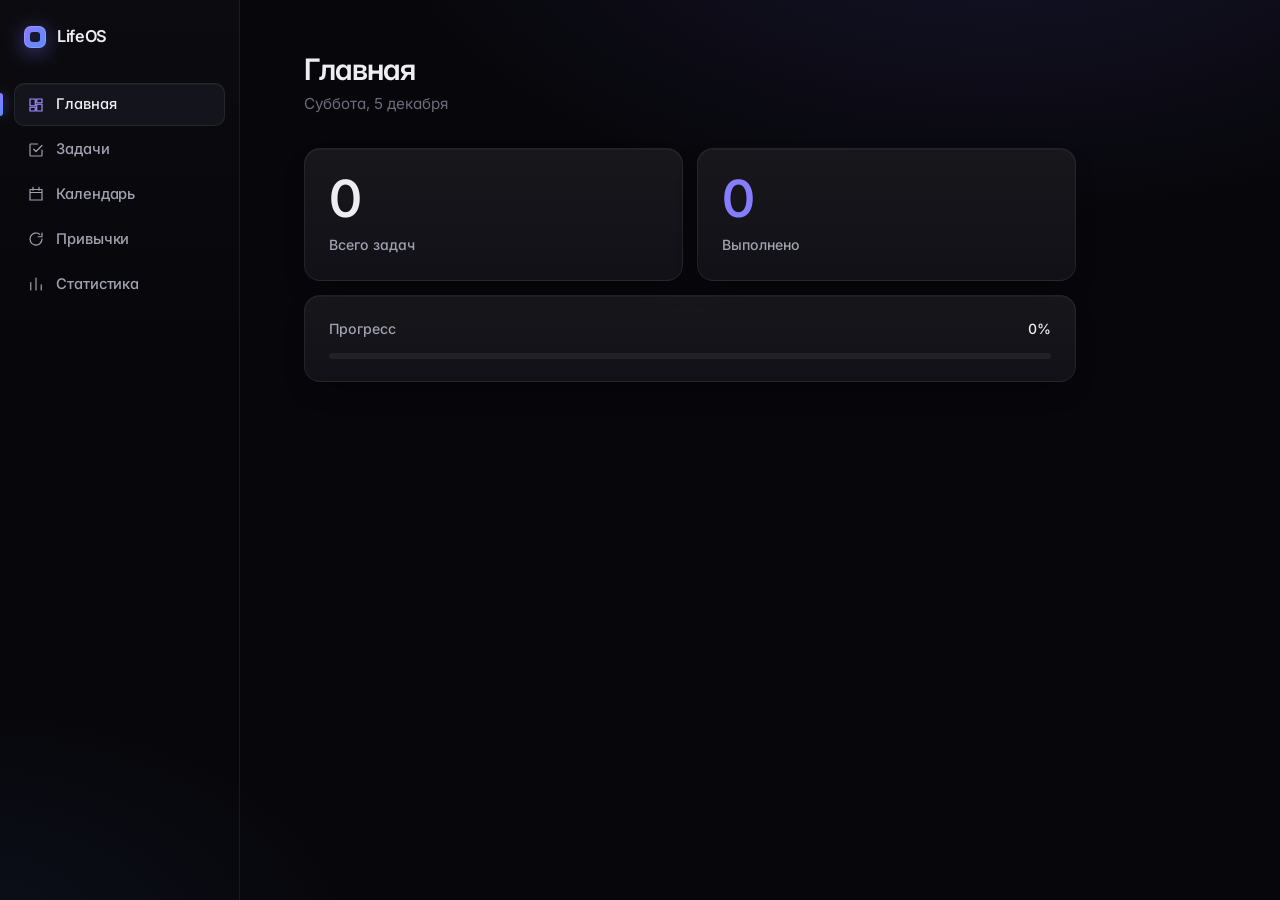
==== index.html @ 90ae4d22 "Add files via upload" ====
<!DOCTYPE html>
<html lang="ru">
<head>
  <meta charset="UTF-8">
  <meta name="viewport" content="width=device-width, initial-scale=1, viewport-fit=cover">
  <title>LifeOS</title>
  <link rel="preconnect" href="https://fonts.googleapis.com">
  <link rel="preconnect" href="https://fonts.gstatic.com" crossorigin>
  <link href="https://fonts.googleapis.com/css2?family=Inter:wght@400;500;600&display=swap" rel="stylesheet">
  <link rel="stylesheet" href="style.css">
</head>
<body>
  <div class="app">

    <!-- Боковое меню (на телефоне превращается в нижнюю панель) -->
    <nav class="sidebar" aria-label="Разделы">
      <div class="brand"><span class="brand-mark"></span><span class="brand-name">LifeOS</span></div>
      <ul class="nav">
        <li><button class="nav-btn active" data-page="dashboard"><svg viewBox="0 0 24 24"><path d="M4 13h7V4H4zM13 20h7v-9h-7zM13 4v5h7V4zM4 20h7v-5H4z"/></svg><span>Главная</span></button></li>
        <li><button class="nav-btn" data-page="tasks"><svg viewBox="0 0 24 24"><path d="M9 11l3 3 8-8M20 12v7a1 1 0 0 1-1 1H5a1 1 0 0 1-1-1V5a1 1 0 0 1 1-1h9"/></svg><span>Задачи</span></button></li>
        <li><button class="nav-btn" data-page="calendar"><svg viewBox="0 0 24 24"><path d="M4 6h16v14H4zM4 10h16M8 3v4M16 3v4"/></svg><span>Календарь</span></button></li>
        <li><button class="nav-btn" data-page="habits"><svg viewBox="0 0 24 24"><path d="M20 12a8 8 0 1 1-3-6.2M20 4v5h-5"/></svg><span>Привычки</span></button></li>
        <li><button class="nav-btn" data-page="stats"><svg viewBox="0 0 24 24"><path d="M5 20V10M12 20V4M19 20v-7"/></svg><span>Статистика</span></button></li>
      </ul>
    </nav>

    <main class="content">

      <section class="page active" id="page-dashboard">
        <header class="page-head">
          <h1>Главная</h1>
          <p id="today-date"></p>
        </header>
        <div class="metrics">
          <div class="metric"><span class="metric-value" id="m-total">0</span><span class="metric-label">Всего задач</span></div>
          <div class="metric metric-done"><span class="metric-value" id="m-done">0</span><span class="metric-label">Выполнено</span></div>
        </div>
        <div class="panel">
          <div class="progress-head"><span>Прогресс</span><span id="m-percent">0%</span></div>
          <div class="progress"><div class="progress-bar" id="m-bar"></div></div>
        </div>
      </section>

      <section class="page" id="page-tasks">
        <header class="page-head"><h1>Задачи</h1></header>
        <form class="add-form" id="task-form" autocomplete="off">
          <input type="text" id="task-input" placeholder="Новая задача" maxlength="120" aria-label="Название задачи">
          <button type="submit">Добавить</button>
        </form>
        <ul class="task-list" id="task-list"></ul>
        <p class="empty" id="task-empty">Задач пока нет. Добавьте первую выше.</p>
      </section>

      <section class="page" id="page-calendar">
        <header class="page-head"><h1>Календарь</h1></header>
        <div class="cal-card">
          <div class="cal-bar">
            <h2 class="cal-title" id="cal-title"></h2>
            <div class="cal-nav">
              <button class="cal-btn" id="cal-today" type="button">Сегодня</button>
              <button class="cal-btn cal-arrow" id="cal-prev" type="button" aria-label="Предыдущий месяц">‹</button>
              <button class="cal-btn cal-arrow" id="cal-next" type="button" aria-label="Следующий месяц">›</button>
            </div>
          </div>
          <div class="cal-weekdays"><span>Пн</span><span>Вт</span><span>Ср</span><span>Чт</span><span>Пт</span><span>Сб</span><span>Вс</span></div>
          <div class="cal-grid" id="cal-grid"></div>
        </div>
        <div class="panel day-panel">
          <div class="day-head"><h3 id="day-title"></h3><span class="day-badge" id="day-badge" hidden>Сегодня</span></div>
          <form class="add-form" id="event-form" autocomplete="off">
            <input type="text" id="event-input" placeholder="Событие на этот день" maxlength="120" aria-label="Название события">
            <button type="submit">Добавить</button>
          </form>
          <ul class="event-list" id="event-list"></ul>
          <p class="empty" id="event-empty">На этот день ничего не запланировано.</p>
        </div>
      </section>

      <section class="page" id="page-habits">
        <header class="page-head"><h1>Привычки</h1></header>
        <form class="add-form" id="habit-form" autocomplete="off">
          <input type="text" id="habit-input" placeholder="Новая привычка, например: читать 20 минут" maxlength="60" aria-label="Название привычки">
          <button type="submit">Добавить</button>
        </form>
        <ul class="habit-list" id="habit-list"></ul>
        <p class="empty" id="habit-empty">Привычек пока нет. Добавьте первую выше.</p>
      </section>

      <section class="page" id="page-stats">
        <header class="page-head"><h1>Статистика</h1></header>
        <div class="stats-metrics">
          <div class="metric metric-done"><span class="metric-value" id="s-done">0</span><span class="metric-label" id="s-done-label">Задач выполнено</span></div>
          <div class="metric"><span class="metric-value" id="s-percent">0%</span><span class="metric-label">Процент выполнения</span><div class="progress"><div class="progress-bar" id="s-bar"></div></div></div>
          <div class="metric"><span class="metric-value" id="s-streak">0</span><span class="metric-label" id="s-streak-label">Лучшая серия</span></div>
        </div>
        <div class="panel chart-panel">
          <div class="chart-head"><h3>Привычки за 7 дней</h3><span id="week-summary"></span></div>
          <div class="week-chart" id="week-chart"></div>
          <p class="empty" id="week-empty">Добавьте привычки, и здесь появится график.</p>
        </div>
        <div class="panel chart-panel">
          <div class="chart-head"><h3>Лучшие серии</h3></div>
          <ul class="streak-list" id="streak-list"></ul>
          <p class="empty" id="streak-empty">Добавьте привычки, и здесь появится рейтинг серий.</p>
        </div>
      </section>

    </main>
  </div>
  <script src="script.js"></script>
</body>
</html>
---- style.css ----
/* ---------- Токены ---------- */
:root {
  --bg: #07070b;
  --surface: #0e0e14;
  --surface-2: #14141c;
  --border: rgba(255, 255, 255, .07);
  --border-hi: rgba(255, 255, 255, .14);
  --text: #ededf2;
  --text-2: #a1a1b0;
  --muted: #6b6b7c;
  --accent: #7c6cff;
  --accent-hi: #9d90ff;
  --accent-blue: #5b8cff;
  --accent-soft: rgba(124, 108, 255, .14);
  --danger: #ff6b81;
  --grad: linear-gradient(135deg, #8b7bff 0%, #5b8cff 100%);
  --radius: 16px;
  --radius-sm: 10px;
  --sidebar-w: 240px;
  --ease: cubic-bezier(.22, .8, .24, 1);
  --font: "Inter", -apple-system, "Segoe UI", system-ui, sans-serif;
}

* { box-sizing: border-box; margin: 0; padding: 0; }
html, body { height: 100%; }

body {
  background:
    radial-gradient(1000px 520px at 78% -12%, rgba(124, 108, 255, .13), transparent 62%),
    radial-gradient(700px 400px at -5% 105%, rgba(91, 140, 255, .07), transparent 60%),
    var(--bg);
  background-attachment: fixed;
  color: var(--text);
  font-family: var(--font);
  font-size: 15px;
  line-height: 1.55;
  font-feature-settings: "cv11", "ss01", "calt";
  -webkit-font-smoothing: antialiased;
  text-rendering: optimizeLegibility;
}

button, input { font: inherit; color: inherit; }
button { cursor: pointer; }
::selection { background: rgba(124, 108, 255, .35); }
:focus-visible { outline: 2px solid var(--accent-hi); outline-offset: 2px; }

/* ---------- Каркас ---------- */
.app { display: grid; grid-template-columns: var(--sidebar-w) 1fr; min-height: 100%; }

.sidebar {
  position: sticky; top: 0; height: 100vh;
  display: flex; flex-direction: column; gap: 32px;
  padding: 22px 14px;
  border-right: 1px solid var(--border);
  background: linear-gradient(180deg, rgba(255, 255, 255, .02), transparent 40%);
}

.brand { display: flex; align-items: center; gap: 11px; padding: 2px 10px; }
.brand-mark {
  position: relative; width: 22px; height: 22px; border-radius: 7px;
  background: var(--grad);
  box-shadow: 0 0 0 1px rgba(255, 255, 255, .18) inset, 0 4px 20px rgba(124, 108, 255, .5);
}
.brand-mark::after {
  content: ""; position: absolute; inset: 6px; border-radius: 3px;
  background: var(--bg); opacity: .85;
}
.brand-name { font-weight: 600; font-size: 1.02rem; letter-spacing: -.02em; }

.nav { list-style: none; display: flex; flex-direction: column; gap: 2px; }

.nav-btn {
  position: relative; width: 100%;
  display: flex; align-items: center; gap: 11px;
  padding: 9px 12px; border: 1px solid transparent; border-radius: var(--radius-sm);
  background: transparent; color: var(--text-2);
  font-size: .92rem; font-weight: 500; letter-spacing: -.005em; text-align: left;
  transition: background .25s var(--ease), color .25s var(--ease), border-color .25s var(--ease);
}
.nav-btn svg {
  width: 18px; height: 18px; flex: none;
  fill: none; stroke: currentColor; stroke-width: 1.6; stroke-linecap: round; stroke-linejoin: round;
  transition: color .25s var(--ease), transform .25s var(--ease);
}
.nav-btn:hover { background: rgba(255, 255, 255, .045); color: var(--text); }
.nav-btn:hover svg { transform: translateX(1px); }
.nav-btn.active {
  background: var(--surface-2); color: var(--text);
  border-color: var(--border);
  box-shadow: 0 1px 0 rgba(255, 255, 255, .04) inset;
}
.nav-btn.active svg { color: var(--accent-hi); }
.nav-btn.active::before {
  content: ""; position: absolute; left: -15px; top: 9px; bottom: 9px; width: 3px;
  border-radius: 0 3px 3px 0; background: var(--grad);
  box-shadow: 0 0 12px rgba(124, 108, 255, .8);
}

.content { padding: 52px clamp(22px, 5vw, 64px) 64px; max-width: 900px; width: 100%; }

/* ---------- Страницы и анимация переключения ---------- */
.page { display: none; }
.page.active { display: block; animation: page-in .45s var(--ease) both; }
.page.leaving { display: block; animation: page-out .16s ease-in both; }

@keyframes page-in {
  from { opacity: 0; transform: translateY(12px) scale(.995); filter: blur(5px); }
  to   { opacity: 1; transform: none; filter: blur(0); }
}
@keyframes page-out { to { opacity: 0; transform: translateY(-6px); } }

.page-head { margin-bottom: 32px; }
.page-head h1 { font-size: 1.85rem; font-weight: 600; letter-spacing: -.035em; line-height: 1.15; }
.page-head p { color: var(--muted); margin-top: 6px; font-size: .95rem; }

/* ---------- Карточки ---------- */
.metric, .panel, .task, .habit, .cal-card, .event, .chart-panel {
  background: linear-gradient(180deg, rgba(255, 255, 255, .035), rgba(255, 255, 255, .012)), var(--surface);
  border: 1px solid var(--border);
  box-shadow: 0 1px 0 rgba(255, 255, 255, .04) inset, 0 12px 32px -18px rgba(0, 0, 0, .8);
  transition: border-color .3s var(--ease), transform .3s var(--ease), box-shadow .3s var(--ease);
}

/* ---------- Дашборд ---------- */
.metrics { display: grid; grid-template-columns: repeat(2, 1fr); gap: 14px; margin-bottom: 14px; }

.metric {
  position: relative; overflow: hidden;
  display: flex; flex-direction: column; gap: 10px;
  padding: 24px; border-radius: var(--radius);
}
.metric::after {
  content: ""; position: absolute; right: -40px; top: -60px; width: 160px; height: 160px;
  background: radial-gradient(circle, rgba(124, 108, 255, .16), transparent 70%);
  opacity: 0; transition: opacity .4s var(--ease); pointer-events: none;
}
.metric:hover { border-color: var(--border-hi); transform: translateY(-2px); }
.metric:hover::after { opacity: 1; }

.metric-value {
  font-size: 3.2rem; line-height: 1; font-weight: 600;
  letter-spacing: -.045em; font-variant-numeric: tabular-nums;
}
.metric-done .metric-value {
  background: var(--grad); -webkit-background-clip: text; background-clip: text;
  -webkit-text-fill-color: transparent; color: transparent;
}
.metric-label { color: var(--text-2); font-size: .88rem; font-weight: 500; }

.panel { padding: 22px 24px; border-radius: var(--radius); }
.panel:hover { border-color: var(--border-hi); }
.progress-head {
  display: flex; justify-content: space-between; align-items: baseline;
  color: var(--text-2); font-size: .88rem; font-weight: 500; margin-bottom: 14px;
}
.progress-head span:last-child { color: var(--text); font-variant-numeric: tabular-nums; }
.progress { height: 6px; border-radius: 99px; background: rgba(255, 255, 255, .06); overflow: hidden; }
.progress-bar {
  height: 100%; width: 0; border-radius: inherit;
  background: var(--grad);
  box-shadow: 0 0 16px rgba(124, 108, 255, .7);
  transition: width .7s var(--ease);
}

/* ---------- Задачи ---------- */
.add-form { display: flex; gap: 10px; margin-bottom: 22px; }

.add-form input {
  flex: 1; min-width: 0; padding: 13px 16px;
  background: var(--surface); border: 1px solid var(--border); border-radius: 12px;
  transition: border-color .25s var(--ease), box-shadow .25s var(--ease), background .25s var(--ease);
}
.add-form input::placeholder { color: var(--muted); }
.add-form input:hover { border-color: var(--border-hi); }
.add-form input:focus {
  outline: none; border-color: var(--accent);
  background: var(--surface-2);
  box-shadow: 0 0 0 4px var(--accent-soft);
}

.add-form button {
  padding: 0 22px; border: 0; border-radius: 12px;
  background: var(--grad); color: #fff; font-weight: 600; font-size: .92rem; letter-spacing: -.005em;
  box-shadow: 0 1px 0 rgba(255, 255, 255, .3) inset, 0 8px 24px -8px rgba(124, 108, 255, .7);
  transition: transform .2s var(--ease), box-shadow .25s var(--ease), filter .25s var(--ease);
}
.add-form button:hover {
  filter: brightness(1.1); transform: translateY(-1px);
  box-shadow: 0 1px 0 rgba(255, 255, 255, .3) inset, 0 12px 28px -8px rgba(124, 108, 255, .85);
}
.add-form button:active { transform: scale(.97); }

.task-list { list-style: none; display: flex; flex-direction: column; gap: 8px; }

.task {
  display: flex; align-items: center; gap: 14px;
  padding: 13px 14px 13px 16px; border-radius: 14px;
  animation: task-in .3s var(--ease) both;
}
.task:hover { border-color: var(--border-hi); transform: translateY(-1px); }
@keyframes task-in { from { opacity: 0; transform: translateY(8px); } }

.check {
  flex: none; width: 22px; height: 22px; border-radius: 50%;
  border: 1.5px solid var(--muted); background: transparent;
  display: grid; place-items: center;
  transition: background .25s var(--ease), border-color .25s var(--ease), transform .2s var(--ease), box-shadow .25s var(--ease);
}
.check:hover { border-color: var(--accent-hi); box-shadow: 0 0 0 4px var(--accent-soft); }
.check:active { transform: scale(.88); }
.check svg {
  width: 13px; height: 13px; fill: none; stroke: #fff; stroke-width: 3;
  stroke-linecap: round; stroke-linejoin: round;
  stroke-dasharray: 24; stroke-dashoffset: 24; transition: stroke-dashoffset .3s var(--ease);
}
.task.done .check { background: var(--grad); border-color: transparent; }
.task.done .check svg { stroke-dashoffset: 0; }

.task-text { flex: 1; min-width: 0; overflow-wrap: anywhere; letter-spacing: -.01em; transition: color .25s var(--ease); }
.task.done .task-text { color: var(--muted); text-decoration: line-through; text-decoration-color: rgba(255, 255, 255, .2); }

.del {
  flex: none; width: 32px; height: 32px; border: 0; border-radius: 9px;
  background: transparent; color: var(--muted); font-size: 1.25rem; line-height: 1;
  opacity: 0; transition: opacity .2s var(--ease), background .2s var(--ease), color .2s var(--ease);
}
.task:hover .del, .habit:hover .del, .event:hover .del, .del:focus-visible { opacity: 1; }
.del:hover { background: rgba(255, 107, 129, .12); color: var(--danger); }

.empty { color: var(--muted); padding: 14px 2px; }

/* ---------- Привычки ---------- */
.habit-list { list-style: none; display: grid; grid-template-columns: repeat(auto-fill, minmax(260px, 1fr)); gap: 14px; }

.habit {
  display: flex; flex-direction: column; gap: 18px;
  padding: 20px; border-radius: var(--radius);
  animation: task-in .3s var(--ease) both;
}
.habit:hover { border-color: var(--border-hi); transform: translateY(-2px); }

.habit-head { display: flex; align-items: flex-start; justify-content: space-between; gap: 8px; }
.habit-name { font-weight: 500; letter-spacing: -.01em; overflow-wrap: anywhere; padding-top: 4px; }
.habit-head .del { margin: -4px -6px 0 0; }

.habit-streak { display: flex; align-items: baseline; gap: 8px; }
.habit-streak-num {
  font-size: 2.6rem; line-height: 1; font-weight: 600; letter-spacing: -.045em;
  font-variant-numeric: tabular-nums; color: var(--muted);
}
.habit-streak.active .habit-streak-num {
  background: var(--grad); -webkit-background-clip: text; background-clip: text;
  -webkit-text-fill-color: transparent; color: transparent;
}
.habit-streak-label { color: var(--text-2); font-size: .88rem; }

.habit-week { display: grid; grid-template-columns: repeat(7, 1fr); gap: 4px; }
.habit-day { display: flex; flex-direction: column; align-items: center; gap: 6px; }
.habit-dot {
  width: 100%; max-width: 28px; aspect-ratio: 1; border-radius: 8px;
  background: rgba(255, 255, 255, .05); border: 1px solid var(--border);
  transition: background .3s var(--ease), box-shadow .3s var(--ease), border-color .3s var(--ease);
}
.habit-dot.on { background: var(--grad); border-color: transparent; box-shadow: 0 0 14px -2px rgba(124, 108, 255, .65); }
.habit-day.today .habit-dot:not(.on) { border-color: var(--accent); }
.habit-dow { color: var(--muted); font-size: .68rem; }
.habit-day.today .habit-dow { color: var(--text); }

.habit-btn {
  width: 100%; padding: 11px; border-radius: 12px; font-size: .9rem; font-weight: 600;
  border: 1px solid var(--border-hi); background: rgba(255, 255, 255, .04); color: var(--text);
  transition: background .25s var(--ease), border-color .25s var(--ease), transform .2s var(--ease), box-shadow .25s var(--ease);
}
.habit-btn:hover { background: rgba(255, 255, 255, .08); border-color: var(--accent); }
.habit-btn:active { transform: scale(.98); }
.habit.done .habit-btn {
  background: var(--accent-soft); border-color: rgba(124, 108, 255, .45); color: var(--accent-hi);
}

/* ---------- Календарь ---------- */
.cal-card { padding: 20px; border-radius: var(--radius); margin-bottom: 14px; }

.cal-bar { display: flex; align-items: center; justify-content: space-between; gap: 12px; margin-bottom: 18px; }
.cal-title { font-size: 1.2rem; font-weight: 600; letter-spacing: -.03em; }
.cal-nav { display: flex; gap: 6px; }
.cal-btn {
  padding: 7px 13px; border-radius: 10px; font-size: .86rem; font-weight: 500;
  border: 1px solid var(--border-hi); background: rgba(255, 255, 255, .04); color: var(--text-2);
  transition: background .25s var(--ease), border-color .25s var(--ease), color .25s var(--ease), transform .2s var(--ease);
}
.cal-btn:hover { background: rgba(255, 255, 255, .08); border-color: var(--accent); color: var(--text); }
.cal-btn:active { transform: scale(.96); }
.cal-arrow { width: 34px; padding: 0; font-size: 1.15rem; line-height: 1; }

.cal-weekdays, .cal-grid { display: grid; grid-template-columns: repeat(7, 1fr); gap: 4px; }
.cal-weekdays { margin-bottom: 6px; }
.cal-weekdays span { text-align: center; color: var(--muted); font-size: .76rem; font-weight: 500; padding: 4px 0; }

.cal-grid.swap { animation: cal-swap .38s var(--ease) both; }
@keyframes cal-swap { from { opacity: 0; transform: translateX(calc(var(--dir, 0) * 18px)); } }

.cal-day {
  display: flex; flex-direction: column; align-items: center; gap: 8px;
  min-height: 84px; padding: 10px 4px 8px; border-radius: 12px;
  border: 1px solid transparent; background: transparent; color: var(--text); font-weight: 500;
  transition: background .25s var(--ease), border-color .25s var(--ease), transform .2s var(--ease);
}
.cal-day:hover { background: rgba(255, 255, 255, .05); border-color: var(--border); }
.cal-day:active { transform: scale(.97); }
.cal-day.other { color: var(--muted); opacity: .5; }
.cal-day.selected { background: var(--accent-soft); border-color: rgba(124, 108, 255, .45); opacity: 1; }

.cal-num {
  display: grid; place-items: center; width: 28px; height: 28px; border-radius: 50%;
  font-size: .9rem; font-variant-numeric: tabular-nums;
}
.cal-day.today .cal-num { background: var(--grad); color: #fff; box-shadow: 0 6px 16px -4px rgba(124, 108, 255, .75); }

.cal-dots { display: flex; gap: 3px; height: 5px; }
.cal-dot { width: 5px; height: 5px; border-radius: 50%; background: var(--accent-hi); box-shadow: 0 0 8px rgba(124, 108, 255, .8); }

.day-panel { padding: 22px 24px; border-radius: var(--radius); }
.day-head { display: flex; align-items: center; gap: 10px; margin-bottom: 16px; }
.day-head h3 { font-size: 1.05rem; font-weight: 600; letter-spacing: -.02em; }
.day-badge { padding: 2px 9px; border-radius: 99px; background: var(--accent-soft); color: var(--accent-hi); font-size: .74rem; font-weight: 600; }

.event-list { list-style: none; display: flex; flex-direction: column; gap: 8px; }
.event { display: flex; align-items: center; gap: 12px; padding: 11px 12px 11px 16px; border-radius: 12px; animation: task-in .3s var(--ease) both; }
.event::before { content: ""; flex: none; width: 6px; height: 6px; border-radius: 50%; background: var(--grad); box-shadow: 0 0 10px rgba(124, 108, 255, .8); }
.event:hover { border-color: var(--border-hi); }
.event-text { flex: 1; min-width: 0; overflow-wrap: anywhere; letter-spacing: -.01em; }

/* ---------- Статистика ---------- */
.stats-metrics { display: grid; grid-template-columns: repeat(auto-fit, minmax(190px, 1fr)); gap: 14px; margin-bottom: 14px; }
.stats-metrics .metric-label { overflow: hidden; text-overflow: ellipsis; white-space: nowrap; }
.stats-metrics .progress { margin-top: 4px; }

.chart-panel { padding: 22px 24px; border-radius: var(--radius); margin-bottom: 14px; }
.chart-panel:hover { border-color: var(--border-hi); }
.chart-head { display: flex; align-items: baseline; justify-content: space-between; gap: 10px; margin-bottom: 20px; }
.chart-head h3 { font-size: 1.05rem; font-weight: 600; letter-spacing: -.02em; }
.chart-head span { color: var(--muted); font-size: .85rem; }

.week-chart { display: grid; grid-template-columns: repeat(7, 1fr); gap: 10px; }
.bar-col { display: flex; flex-direction: column; align-items: center; gap: 8px; }
.bar-val { color: var(--text-2); font-size: .8rem; font-variant-numeric: tabular-nums; }
.bar-track {
  display: flex; align-items: flex-end; width: 100%; max-width: 44px; height: 120px;
  border-radius: 10px; overflow: hidden;
  background: rgba(255, 255, 255, .04); border: 1px solid var(--border);
  transition: border-color .25s var(--ease);
}
.bar-col:hover .bar-track { border-color: var(--border-hi); }
.bar-col.today .bar-track { border-color: rgba(124, 108, 255, .5); }
.bar-fill {
  width: 100%; border-radius: 8px 8px 0 0; background: var(--grad);
  box-shadow: 0 0 16px rgba(124, 108, 255, .6);
  transform-origin: bottom; animation: grow-y .8s var(--ease) both;
}
.bar-label { color: var(--muted); font-size: .72rem; }
.bar-col.today .bar-label { color: var(--text); }

.streak-list { list-style: none; display: flex; flex-direction: column; gap: 18px; }
.streak-row { display: flex; flex-direction: column; gap: 9px; }
.streak-top { display: flex; justify-content: space-between; align-items: baseline; gap: 12px; }
.streak-name { font-weight: 500; letter-spacing: -.01em; overflow-wrap: anywhere; }
.streak-value { flex: none; color: var(--text-2); font-size: .88rem; font-variant-numeric: tabular-nums; }
.streak-value small { color: var(--muted); font-size: inherit; }
.streak-track { height: 6px; border-radius: 99px; background: rgba(255, 255, 255, .06); overflow: hidden; }
.streak-fill {
  height: 100%; border-radius: inherit; background: var(--grad);
  box-shadow: 0 0 14px rgba(124, 108, 255, .65);
  transform-origin: left; animation: grow-x .8s var(--ease) both;
}

@keyframes grow-y { from { transform: scaleY(0); } }
@keyframes grow-x { from { transform: scaleX(0); } }

/* ---------- Телефон: меню уходит вниз ---------- */
@media (max-width: 720px) {
  body { font-size: 14.5px; }
  .app { grid-template-columns: 1fr; }

  .sidebar {
    position: fixed; inset: auto 10px calc(10px + env(safe-area-inset-bottom, 0px)) 10px; z-index: 10;
    height: auto; flex-direction: row; padding: 6px;
    border: 1px solid var(--border-hi); border-radius: 20px;
    background: rgba(14, 14, 20, .82);
    -webkit-backdrop-filter: blur(18px) saturate(1.4); backdrop-filter: blur(18px) saturate(1.4);
    box-shadow: 0 20px 40px -10px rgba(0, 0, 0, .8);
  }
  .brand { display: none; }
  .nav { flex-direction: row; width: 100%; gap: 2px; }
  .nav li { flex: 1; }
  .nav-btn { flex-direction: column; gap: 3px; padding: 8px 2px; font-size: .66rem; text-align: center; border-radius: 14px; }
  .nav-btn.active::before { display: none; }

  .content { padding: calc(28px + env(safe-area-inset-top, 0px)) 18px 110px; }
  .page-head { margin-bottom: 24px; }
  .page-head h1 { font-size: 1.6rem; }
  .metric { padding: 20px; }
  .metric-value { font-size: 2.6rem; }
  .habit-list { grid-template-columns: 1fr; }
  .cal-card { padding: 14px 10px; }
  .cal-day { min-height: 52px; padding: 8px 0 6px; gap: 5px; }
  .cal-num { width: 26px; height: 26px; font-size: .85rem; }
  .day-panel { padding: 18px; }
  .chart-panel { padding: 18px; }
  .week-chart { gap: 6px; }
  .del { opacity: 1; } /* на touch-экранах нет hover */
}

@media (prefers-reduced-motion: reduce) {
  *, *::before, *::after { animation-duration: .01ms !important; transition-duration: .01ms !important; }
}
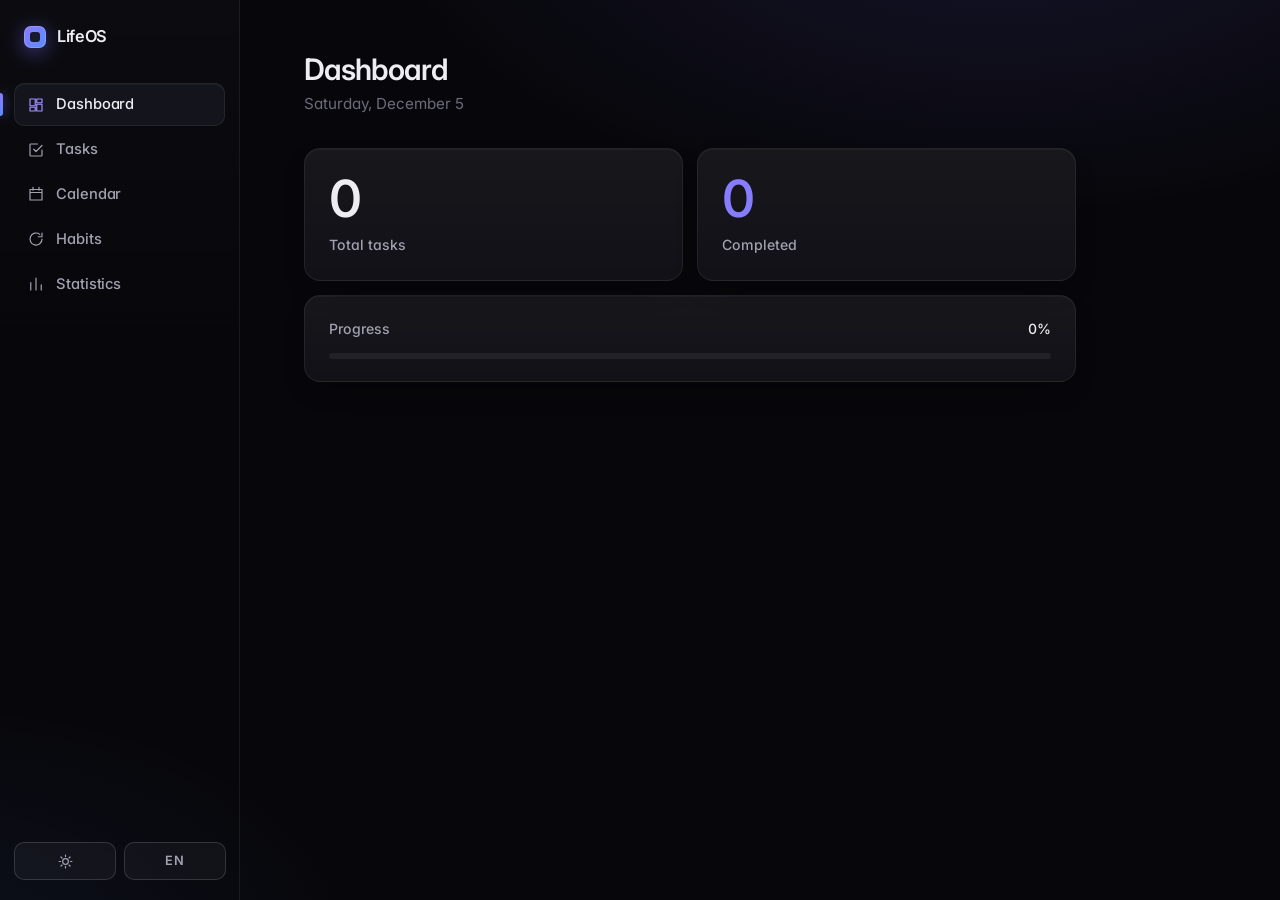
==== commit 196c001a: "Добавлены смена языка и темы" ====
--- a/index.html
+++ b/index.html
@@ -4,6 +4,13 @@
   <meta charset="UTF-8">
   <meta name="viewport" content="width=device-width, initial-scale=1, viewport-fit=cover">
   <title>LifeOS</title>
+  <!-- Применяем сохранённую тему до отрисовки страницы, чтобы не было вспышки -->
+  <script>
+    try {
+      var savedTheme = localStorage.getItem("lifeos:theme");
+      if (savedTheme === "light" || savedTheme === "dark") document.documentElement.dataset.theme = savedTheme;
+    } catch (e) {}
+  </script>
   <link rel="preconnect" href="https://fonts.googleapis.com">
   <link rel="preconnect" href="https://fonts.gstatic.com" crossorigin>
   <link href="https://fonts.googleapis.com/css2?family=Inter:wght@400;500;600&display=swap" rel="stylesheet">
@@ -13,95 +20,104 @@
   <div class="app">
 
     <!-- Боковое меню (на телефоне превращается в нижнюю панель) -->
-    <nav class="sidebar" aria-label="Разделы">
+    <nav class="sidebar" aria-label="LifeOS">
       <div class="brand"><span class="brand-mark"></span><span class="brand-name">LifeOS</span></div>
       <ul class="nav">
-        <li><button class="nav-btn active" data-page="dashboard"><svg viewBox="0 0 24 24"><path d="M4 13h7V4H4zM13 20h7v-9h-7zM13 4v5h7V4zM4 20h7v-5H4z"/></svg><span>Главная</span></button></li>
-        <li><button class="nav-btn" data-page="tasks"><svg viewBox="0 0 24 24"><path d="M9 11l3 3 8-8M20 12v7a1 1 0 0 1-1 1H5a1 1 0 0 1-1-1V5a1 1 0 0 1 1-1h9"/></svg><span>Задачи</span></button></li>
-        <li><button class="nav-btn" data-page="calendar"><svg viewBox="0 0 24 24"><path d="M4 6h16v14H4zM4 10h16M8 3v4M16 3v4"/></svg><span>Календарь</span></button></li>
-        <li><button class="nav-btn" data-page="habits"><svg viewBox="0 0 24 24"><path d="M20 12a8 8 0 1 1-3-6.2M20 4v5h-5"/></svg><span>Привычки</span></button></li>
-        <li><button class="nav-btn" data-page="stats"><svg viewBox="0 0 24 24"><path d="M5 20V10M12 20V4M19 20v-7"/></svg><span>Статистика</span></button></li>
+        <li><button class="nav-btn active" data-page="dashboard"><svg viewBox="0 0 24 24"><path d="M4 13h7V4H4zM13 20h7v-9h-7zM13 4v5h7V4zM4 20h7v-5H4z"/></svg><span data-i18n="nav.dashboard">Главная</span></button></li>
+        <li><button class="nav-btn" data-page="tasks"><svg viewBox="0 0 24 24"><path d="M9 11l3 3 8-8M20 12v7a1 1 0 0 1-1 1H5a1 1 0 0 1-1-1V5a1 1 0 0 1 1-1h9"/></svg><span data-i18n="nav.tasks">Задачи</span></button></li>
+        <li><button class="nav-btn" data-page="calendar"><svg viewBox="0 0 24 24"><path d="M4 6h16v14H4zM4 10h16M8 3v4M16 3v4"/></svg><span data-i18n="nav.calendar">Календарь</span></button></li>
+        <li><button class="nav-btn" data-page="habits"><svg viewBox="0 0 24 24"><path d="M20 12a8 8 0 1 1-3-6.2M20 4v5h-5"/></svg><span data-i18n="nav.habits">Привычки</span></button></li>
+        <li><button class="nav-btn" data-page="stats"><svg viewBox="0 0 24 24"><path d="M5 20V10M12 20V4M19 20v-7"/></svg><span data-i18n="nav.stats">Статистика</span></button></li>
       </ul>
     </nav>
+
+    <!-- Переключатели темы и языка (вне .sidebar, чтобы на телефоне закрепляться в углу экрана) -->
+    <div class="toolbar">
+      <button class="tool-btn" id="theme-toggle" type="button" data-i18n-aria="tool.theme" data-i18n-title="tool.theme">
+        <svg class="icon-sun" viewBox="0 0 24 24"><circle cx="12" cy="12" r="4"/><path d="M12 3v2M12 19v2M3 12h2M19 12h2M5.6 5.6L7 7M17 17l1.4 1.4M18.4 5.6L17 7M7 17l-1.4 1.4"/></svg>
+        <svg class="icon-moon" viewBox="0 0 24 24"><path d="M20 14.5A8 8 0 1 1 9.5 4a6.5 6.5 0 0 0 10.5 10.5z"/></svg>
+      </button>
+      <button class="tool-btn" id="lang-toggle" type="button" data-i18n-aria="tool.lang" data-i18n-title="tool.lang"><span id="lang-label">RU</span></button>
+    </div>
 
     <main class="content">
 
       <section class="page active" id="page-dashboard">
         <header class="page-head">
-          <h1>Главная</h1>
+          <h1 data-i18n="nav.dashboard">Главная</h1>
           <p id="today-date"></p>
         </header>
         <div class="metrics">
-          <div class="metric"><span class="metric-value" id="m-total">0</span><span class="metric-label">Всего задач</span></div>
-          <div class="metric metric-done"><span class="metric-value" id="m-done">0</span><span class="metric-label">Выполнено</span></div>
+          <div class="metric"><span class="metric-value" id="m-total">0</span><span class="metric-label" data-i18n="dash.total">Всего задач</span></div>
+          <div class="metric metric-done"><span class="metric-value" id="m-done">0</span><span class="metric-label" data-i18n="dash.done">Выполнено</span></div>
         </div>
         <div class="panel">
-          <div class="progress-head"><span>Прогресс</span><span id="m-percent">0%</span></div>
+          <div class="progress-head"><span data-i18n="dash.progress">Прогресс</span><span id="m-percent">0%</span></div>
           <div class="progress"><div class="progress-bar" id="m-bar"></div></div>
         </div>
       </section>
 
       <section class="page" id="page-tasks">
-        <header class="page-head"><h1>Задачи</h1></header>
+        <header class="page-head"><h1 data-i18n="nav.tasks">Задачи</h1></header>
         <form class="add-form" id="task-form" autocomplete="off">
-          <input type="text" id="task-input" placeholder="Новая задача" maxlength="120" aria-label="Название задачи">
-          <button type="submit">Добавить</button>
+          <input type="text" id="task-input" maxlength="120" placeholder="Новая задача" aria-label="Название задачи" data-i18n-placeholder="task.placeholder" data-i18n-aria="task.name">
+          <button type="submit" data-i18n="common.add">Добавить</button>
         </form>
         <ul class="task-list" id="task-list"></ul>
-        <p class="empty" id="task-empty">Задач пока нет. Добавьте первую выше.</p>
+        <p class="empty" id="task-empty" data-i18n="task.empty">Задач пока нет. Добавьте первую выше.</p>
       </section>
 
       <section class="page" id="page-calendar">
-        <header class="page-head"><h1>Календарь</h1></header>
+        <header class="page-head"><h1 data-i18n="nav.calendar">Календарь</h1></header>
         <div class="cal-card">
           <div class="cal-bar">
             <h2 class="cal-title" id="cal-title"></h2>
             <div class="cal-nav">
-              <button class="cal-btn" id="cal-today" type="button">Сегодня</button>
-              <button class="cal-btn cal-arrow" id="cal-prev" type="button" aria-label="Предыдущий месяц">‹</button>
-              <button class="cal-btn cal-arrow" id="cal-next" type="button" aria-label="Следующий месяц">›</button>
+              <button class="cal-btn" id="cal-today" type="button" data-i18n="common.today">Сегодня</button>
+              <button class="cal-btn cal-arrow" id="cal-prev" type="button" data-i18n-aria="cal.prev" aria-label="Предыдущий месяц">‹</button>
+              <button class="cal-btn cal-arrow" id="cal-next" type="button" data-i18n-aria="cal.next" aria-label="Следующий месяц">›</button>
             </div>
           </div>
-          <div class="cal-weekdays"><span>Пн</span><span>Вт</span><span>Ср</span><span>Чт</span><span>Пт</span><span>Сб</span><span>Вс</span></div>
+          <div class="cal-weekdays" id="cal-weekdays"></div>
           <div class="cal-grid" id="cal-grid"></div>
         </div>
         <div class="panel day-panel">
-          <div class="day-head"><h3 id="day-title"></h3><span class="day-badge" id="day-badge" hidden>Сегодня</span></div>
+          <div class="day-head"><h3 id="day-title"></h3><span class="day-badge" id="day-badge" data-i18n="common.today" hidden>Сегодня</span></div>
           <form class="add-form" id="event-form" autocomplete="off">
-            <input type="text" id="event-input" placeholder="Событие на этот день" maxlength="120" aria-label="Название события">
-            <button type="submit">Добавить</button>
+            <input type="text" id="event-input" maxlength="120" placeholder="Событие на этот день" aria-label="Название события" data-i18n-placeholder="cal.eventPlaceholder" data-i18n-aria="cal.eventName">
+            <button type="submit" data-i18n="common.add">Добавить</button>
           </form>
           <ul class="event-list" id="event-list"></ul>
-          <p class="empty" id="event-empty">На этот день ничего не запланировано.</p>
+          <p class="empty" id="event-empty" data-i18n="cal.empty">На этот день ничего не запланировано.</p>
         </div>
       </section>
 
       <section class="page" id="page-habits">
-        <header class="page-head"><h1>Привычки</h1></header>
+        <header class="page-head"><h1 data-i18n="nav.habits">Привычки</h1></header>
         <form class="add-form" id="habit-form" autocomplete="off">
-          <input type="text" id="habit-input" placeholder="Новая привычка, например: читать 20 минут" maxlength="60" aria-label="Название привычки">
-          <button type="submit">Добавить</button>
+          <input type="text" id="habit-input" maxlength="60" placeholder="Новая привычка, например: читать 20 минут" aria-label="Название привычки" data-i18n-placeholder="habit.placeholder" data-i18n-aria="habit.name">
+          <button type="submit" data-i18n="common.add">Добавить</button>
         </form>
         <ul class="habit-list" id="habit-list"></ul>
-        <p class="empty" id="habit-empty">Привычек пока нет. Добавьте первую выше.</p>
+        <p class="empty" id="habit-empty" data-i18n="habit.empty">Привычек пока нет. Добавьте первую выше.</p>
       </section>
 
       <section class="page" id="page-stats">
-        <header class="page-head"><h1>Статистика</h1></header>
+        <header class="page-head"><h1 data-i18n="nav.stats">Статистика</h1></header>
         <div class="stats-metrics">
-          <div class="metric metric-done"><span class="metric-value" id="s-done">0</span><span class="metric-label" id="s-done-label">Задач выполнено</span></div>
-          <div class="metric"><span class="metric-value" id="s-percent">0%</span><span class="metric-label">Процент выполнения</span><div class="progress"><div class="progress-bar" id="s-bar"></div></div></div>
-          <div class="metric"><span class="metric-value" id="s-streak">0</span><span class="metric-label" id="s-streak-label">Лучшая серия</span></div>
+          <div class="metric metric-done"><span class="metric-value" id="s-done">0</span><span class="metric-label" id="s-done-label"></span></div>
+          <div class="metric"><span class="metric-value" id="s-percent">0%</span><span class="metric-label" data-i18n="stats.percent">Процент выполнения</span><div class="progress"><div class="progress-bar" id="s-bar"></div></div></div>
+          <div class="metric"><span class="metric-value" id="s-streak">0</span><span class="metric-label" id="s-streak-label"></span></div>
         </div>
         <div class="panel chart-panel">
-          <div class="chart-head"><h3>Привычки за 7 дней</h3><span id="week-summary"></span></div>
+          <div class="chart-head"><h3 data-i18n="stats.week">Привычки за 7 дней</h3><span id="week-summary"></span></div>
           <div class="week-chart" id="week-chart"></div>
-          <p class="empty" id="week-empty">Добавьте привычки, и здесь появится график.</p>
+          <p class="empty" id="week-empty" data-i18n="stats.weekEmpty">Добавьте привычки, и здесь появится график.</p>
         </div>
         <div class="panel chart-panel">
-          <div class="chart-head"><h3>Лучшие серии</h3></div>
+          <div class="chart-head"><h3 data-i18n="stats.top">Лучшие серии</h3></div>
           <ul class="streak-list" id="streak-list"></ul>
-          <p class="empty" id="streak-empty">Добавьте привычки, и здесь появится рейтинг серий.</p>
+          <p class="empty" id="streak-empty" data-i18n="stats.topEmpty">Добавьте привычки, и здесь появится рейтинг серий.</p>
         </div>
       </section>
 
--- a/style.css
+++ b/style.css
@@ -3,8 +3,23 @@
   --bg: #07070b;
   --surface: #0e0e14;
   --surface-2: #14141c;
+  color-scheme: dark;
   --border: rgba(255, 255, 255, .07);
   --border-hi: rgba(255, 255, 255, .14);
+  /* Полупрозрачные слои поверх фона: в светлой теме они тёмные */
+  --hover: rgba(255, 255, 255, .05);
+  --fill: rgba(255, 255, 255, .04);
+  --fill-hi: rgba(255, 255, 255, .08);
+  --track: rgba(255, 255, 255, .06);
+  --sheen-1: rgba(255, 255, 255, .035);
+  --sheen-2: rgba(255, 255, 255, .012);
+  --sidebar-tint: rgba(255, 255, 255, .02);
+  --inset: rgba(255, 255, 255, .04);
+  --strike: rgba(255, 255, 255, .2);
+  --shadow-card: rgba(0, 0, 0, .8);
+  --glass: rgba(14, 14, 20, .82);
+  --bg-glow-1: rgba(124, 108, 255, .13);
+  --bg-glow-2: rgba(91, 140, 255, .07);
   --text: #ededf2;
   --text-2: #a1a1b0;
   --muted: #6b6b7c;
@@ -21,13 +36,44 @@
   --font: "Inter", -apple-system, "Segoe UI", system-ui, sans-serif;
 }
 
+/* ---------- Светлая тема: переопределяются только токены ---------- */
+:root[data-theme="light"] {
+  color-scheme: light;
+  --bg: #f5f5f9;
+  --surface: #ffffff;
+  --surface-2: #f0f0f6;
+  --border: rgba(20, 20, 40, .09);
+  --border-hi: rgba(20, 20, 40, .18);
+  --text: #14141c;
+  --text-2: #4a4a5c;
+  --muted: #6b6b7e;
+  --accent: #6558f0;
+  --accent-hi: #5446e0;
+  --accent-soft: rgba(101, 88, 240, .10);
+  --danger: #e5384f;
+  --grad: linear-gradient(135deg, #7061f5 0%, #4470f0 100%);
+  --hover: rgba(20, 20, 40, .045);
+  --fill: rgba(20, 20, 40, .04);
+  --fill-hi: rgba(20, 20, 40, .07);
+  --track: rgba(20, 20, 40, .08);
+  --sheen-1: rgba(255, 255, 255, 0);
+  --sheen-2: rgba(255, 255, 255, 0);
+  --sidebar-tint: rgba(255, 255, 255, .6);
+  --inset: rgba(255, 255, 255, .9);
+  --strike: rgba(20, 20, 40, .3);
+  --shadow-card: rgba(30, 30, 60, .22);
+  --glass: rgba(255, 255, 255, .82);
+  --bg-glow-1: rgba(101, 88, 240, .10);
+  --bg-glow-2: rgba(68, 112, 240, .06);
+}
+
 * { box-sizing: border-box; margin: 0; padding: 0; }
 html, body { height: 100%; }
 
 body {
   background:
-    radial-gradient(1000px 520px at 78% -12%, rgba(124, 108, 255, .13), transparent 62%),
-    radial-gradient(700px 400px at -5% 105%, rgba(91, 140, 255, .07), transparent 60%),
+    radial-gradient(1000px 520px at 78% -12%, var(--bg-glow-1), transparent 62%),
+    radial-gradient(700px 400px at -5% 105%, var(--bg-glow-2), transparent 60%),
     var(--bg);
   background-attachment: fixed;
   color: var(--text);
@@ -52,7 +98,7 @@
   display: flex; flex-direction: column; gap: 32px;
   padding: 22px 14px;
   border-right: 1px solid var(--border);
-  background: linear-gradient(180deg, rgba(255, 255, 255, .02), transparent 40%);
+  background: linear-gradient(180deg, var(--sidebar-tint), transparent 40%);
 }
 
 .brand { display: flex; align-items: center; gap: 11px; padding: 2px 10px; }
@@ -82,12 +128,12 @@
   fill: none; stroke: currentColor; stroke-width: 1.6; stroke-linecap: round; stroke-linejoin: round;
   transition: color .25s var(--ease), transform .25s var(--ease);
 }
-.nav-btn:hover { background: rgba(255, 255, 255, .045); color: var(--text); }
+.nav-btn:hover { background: var(--hover); color: var(--text); }
 .nav-btn:hover svg { transform: translateX(1px); }
 .nav-btn.active {
   background: var(--surface-2); color: var(--text);
   border-color: var(--border);
-  box-shadow: 0 1px 0 rgba(255, 255, 255, .04) inset;
+  box-shadow: 0 1px 0 var(--inset) inset;
 }
 .nav-btn.active svg { color: var(--accent-hi); }
 .nav-btn.active::before {
@@ -115,9 +161,9 @@
 
 /* ---------- Карточки ---------- */
 .metric, .panel, .task, .habit, .cal-card, .event, .chart-panel {
-  background: linear-gradient(180deg, rgba(255, 255, 255, .035), rgba(255, 255, 255, .012)), var(--surface);
+  background: linear-gradient(180deg, var(--sheen-1), var(--sheen-2)), var(--surface);
   border: 1px solid var(--border);
-  box-shadow: 0 1px 0 rgba(255, 255, 255, .04) inset, 0 12px 32px -18px rgba(0, 0, 0, .8);
+  box-shadow: 0 1px 0 var(--inset) inset, 0 12px 32px -18px var(--shadow-card);
   transition: border-color .3s var(--ease), transform .3s var(--ease), box-shadow .3s var(--ease);
 }
 
@@ -154,7 +200,7 @@
   color: var(--text-2); font-size: .88rem; font-weight: 500; margin-bottom: 14px;
 }
 .progress-head span:last-child { color: var(--text); font-variant-numeric: tabular-nums; }
-.progress { height: 6px; border-radius: 99px; background: rgba(255, 255, 255, .06); overflow: hidden; }
+.progress { height: 6px; border-radius: 99px; background: var(--track); overflow: hidden; }
 .progress-bar {
   height: 100%; width: 0; border-radius: inherit;
   background: var(--grad);
@@ -217,7 +263,7 @@
 .task.done .check svg { stroke-dashoffset: 0; }
 
 .task-text { flex: 1; min-width: 0; overflow-wrap: anywhere; letter-spacing: -.01em; transition: color .25s var(--ease); }
-.task.done .task-text { color: var(--muted); text-decoration: line-through; text-decoration-color: rgba(255, 255, 255, .2); }
+.task.done .task-text { color: var(--muted); text-decoration: line-through; text-decoration-color: var(--strike); }
 
 .del {
   flex: none; width: 32px; height: 32px; border: 0; border-radius: 9px;
@@ -258,7 +304,7 @@
 .habit-day { display: flex; flex-direction: column; align-items: center; gap: 6px; }
 .habit-dot {
   width: 100%; max-width: 28px; aspect-ratio: 1; border-radius: 8px;
-  background: rgba(255, 255, 255, .05); border: 1px solid var(--border);
+  background: var(--hover); border: 1px solid var(--border);
   transition: background .3s var(--ease), box-shadow .3s var(--ease), border-color .3s var(--ease);
 }
 .habit-dot.on { background: var(--grad); border-color: transparent; box-shadow: 0 0 14px -2px rgba(124, 108, 255, .65); }
@@ -268,10 +314,10 @@
 
 .habit-btn {
   width: 100%; padding: 11px; border-radius: 12px; font-size: .9rem; font-weight: 600;
-  border: 1px solid var(--border-hi); background: rgba(255, 255, 255, .04); color: var(--text);
+  border: 1px solid var(--border-hi); background: var(--fill); color: var(--text);
   transition: background .25s var(--ease), border-color .25s var(--ease), transform .2s var(--ease), box-shadow .25s var(--ease);
 }
-.habit-btn:hover { background: rgba(255, 255, 255, .08); border-color: var(--accent); }
+.habit-btn:hover { background: var(--fill-hi); border-color: var(--accent); }
 .habit-btn:active { transform: scale(.98); }
 .habit.done .habit-btn {
   background: var(--accent-soft); border-color: rgba(124, 108, 255, .45); color: var(--accent-hi);
@@ -285,10 +331,10 @@
 .cal-nav { display: flex; gap: 6px; }
 .cal-btn {
   padding: 7px 13px; border-radius: 10px; font-size: .86rem; font-weight: 500;
-  border: 1px solid var(--border-hi); background: rgba(255, 255, 255, .04); color: var(--text-2);
+  border: 1px solid var(--border-hi); background: var(--fill); color: var(--text-2);
   transition: background .25s var(--ease), border-color .25s var(--ease), color .25s var(--ease), transform .2s var(--ease);
 }
-.cal-btn:hover { background: rgba(255, 255, 255, .08); border-color: var(--accent); color: var(--text); }
+.cal-btn:hover { background: var(--fill-hi); border-color: var(--accent); color: var(--text); }
 .cal-btn:active { transform: scale(.96); }
 .cal-arrow { width: 34px; padding: 0; font-size: 1.15rem; line-height: 1; }
 
@@ -305,7 +351,7 @@
   border: 1px solid transparent; background: transparent; color: var(--text); font-weight: 500;
   transition: background .25s var(--ease), border-color .25s var(--ease), transform .2s var(--ease);
 }
-.cal-day:hover { background: rgba(255, 255, 255, .05); border-color: var(--border); }
+.cal-day:hover { background: var(--hover); border-color: var(--border); }
 .cal-day:active { transform: scale(.97); }
 .cal-day.other { color: var(--muted); opacity: .5; }
 .cal-day.selected { background: var(--accent-soft); border-color: rgba(124, 108, 255, .45); opacity: 1; }
@@ -347,7 +393,7 @@
 .bar-track {
   display: flex; align-items: flex-end; width: 100%; max-width: 44px; height: 120px;
   border-radius: 10px; overflow: hidden;
-  background: rgba(255, 255, 255, .04); border: 1px solid var(--border);
+  background: var(--fill); border: 1px solid var(--border);
   transition: border-color .25s var(--ease);
 }
 .bar-col:hover .bar-track { border-color: var(--border-hi); }
@@ -366,7 +412,7 @@
 .streak-name { font-weight: 500; letter-spacing: -.01em; overflow-wrap: anywhere; }
 .streak-value { flex: none; color: var(--text-2); font-size: .88rem; font-variant-numeric: tabular-nums; }
 .streak-value small { color: var(--muted); font-size: inherit; }
-.streak-track { height: 6px; border-radius: 99px; background: rgba(255, 255, 255, .06); overflow: hidden; }
+.streak-track { height: 6px; border-radius: 99px; background: var(--track); overflow: hidden; }
 .streak-fill {
   height: 100%; border-radius: inherit; background: var(--grad);
   box-shadow: 0 0 14px rgba(124, 108, 255, .65);
@@ -376,6 +422,21 @@
 @keyframes grow-y { from { transform: scaleY(0); } }
 @keyframes grow-x { from { transform: scaleX(0); } }
 
+/* ---------- Переключатели темы и языка ---------- */
+.toolbar { position: fixed; left: 14px; bottom: 20px; width: calc(var(--sidebar-w) - 28px); z-index: 20; display: flex; gap: 8px; }
+.tool-btn {
+  flex: 1; height: 38px; display: flex; align-items: center; justify-content: center;
+  border-radius: 10px; border: 1px solid var(--border-hi); background: var(--fill); color: var(--text-2);
+  font-size: .8rem; font-weight: 600; letter-spacing: .04em;
+  transition: background .25s var(--ease), border-color .25s var(--ease), color .25s var(--ease), transform .2s var(--ease);
+}
+.tool-btn:hover { background: var(--fill-hi); border-color: var(--accent); color: var(--text); }
+.tool-btn:active { transform: scale(.95); }
+.tool-btn svg { width: 17px; height: 17px; fill: none; stroke: currentColor; stroke-width: 1.7; stroke-linecap: round; stroke-linejoin: round; }
+.icon-moon { display: none; }
+:root[data-theme="light"] .icon-sun { display: none; }
+:root[data-theme="light"] .icon-moon { display: block; }
+
 /* ---------- Телефон: меню уходит вниз ---------- */
 @media (max-width: 720px) {
   body { font-size: 14.5px; }
@@ -385,9 +446,9 @@
     position: fixed; inset: auto 10px calc(10px + env(safe-area-inset-bottom, 0px)) 10px; z-index: 10;
     height: auto; flex-direction: row; padding: 6px;
     border: 1px solid var(--border-hi); border-radius: 20px;
-    background: rgba(14, 14, 20, .82);
+    background: var(--glass);
     -webkit-backdrop-filter: blur(18px) saturate(1.4); backdrop-filter: blur(18px) saturate(1.4);
-    box-shadow: 0 20px 40px -10px rgba(0, 0, 0, .8);
+    box-shadow: 0 20px 40px -10px var(--shadow-card);
   }
   .brand { display: none; }
   .nav { flex-direction: row; width: 100%; gap: 2px; }
@@ -396,7 +457,12 @@
   .nav-btn.active::before { display: none; }
 
   .content { padding: calc(28px + env(safe-area-inset-top, 0px)) 18px 110px; }
-  .page-head { margin-bottom: 24px; }
+  .toolbar { left: auto; right: 16px; bottom: auto; top: calc(16px + env(safe-area-inset-top, 0px)); width: auto; }
+  .tool-btn {
+    flex: none; width: 40px; height: 40px; border-radius: 12px; background: var(--glass);
+    -webkit-backdrop-filter: blur(12px); backdrop-filter: blur(12px);
+  }
+  .page-head { margin-bottom: 24px; padding-right: 96px; }
   .page-head h1 { font-size: 1.6rem; }
   .metric { padding: 20px; }
   .metric-value { font-size: 2.6rem; }
